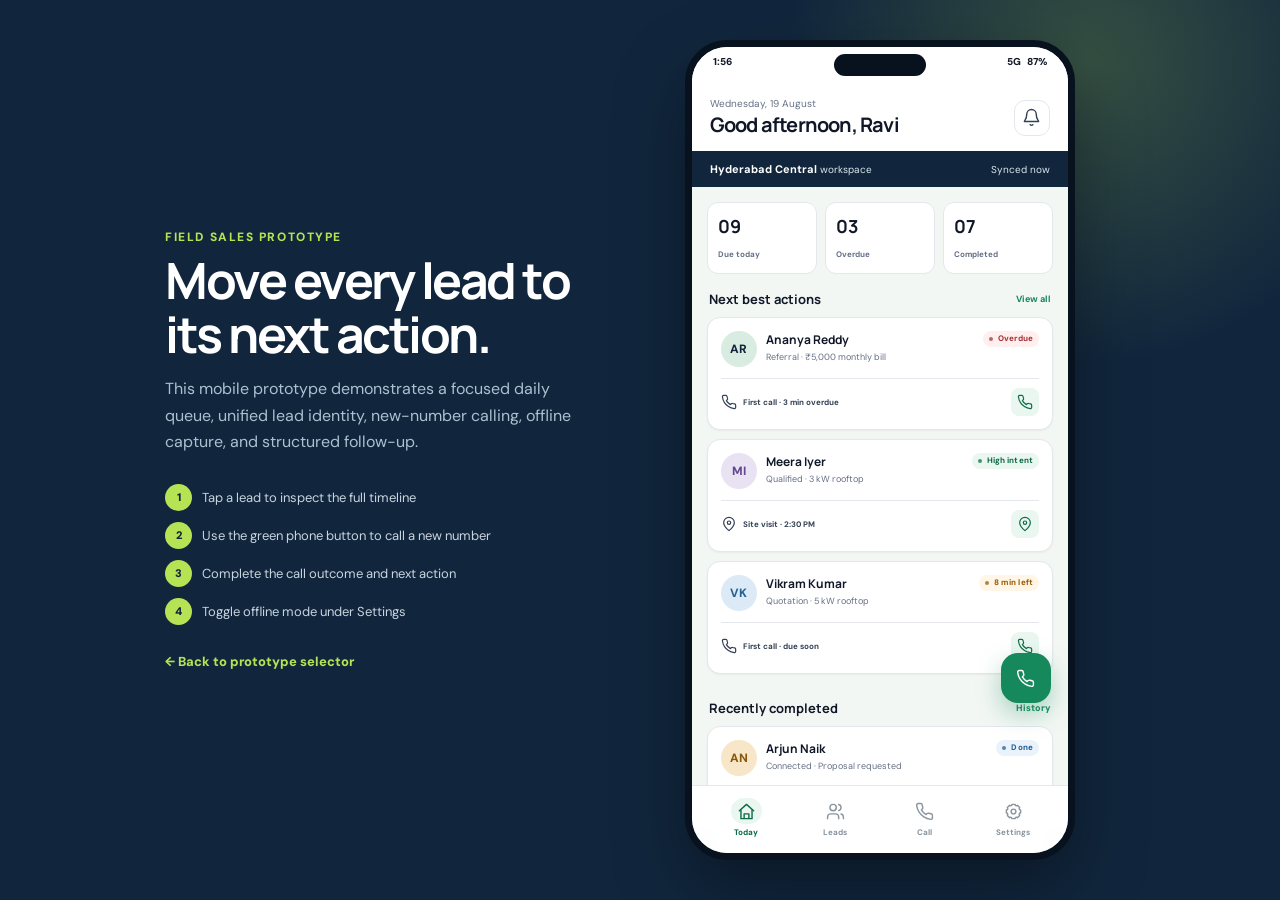
==== prototype/mobile-app.html @ 0f864997 "Initial Commit" ====
<!doctype html>
<html lang="en">
  <head>
    <meta charset="UTF-8" />
    <meta name="viewport" content="width=device-width, initial-scale=1.0" />
    <meta
      name="description"
      content="Interactive Surya Sai Solar sales representative mobile prototype"
    />
    <title>Sales Representative App · Surya Sai Solar</title>
    <link rel="stylesheet" href="styles.css" />
  </head>
  <body>
    <svg class="sr-only" aria-hidden="true">
      <symbol id="i-home" viewBox="0 0 24 24">
        <path d="m3 11 9-8 9 8"></path>
        <path d="M5 10v11h14V10M9 21v-6h6v6"></path>
      </symbol>
      <symbol id="i-users" viewBox="0 0 24 24">
        <path d="M16 21v-2a4 4 0 0 0-4-4H6a4 4 0 0 0-4 4v2"></path>
        <circle cx="9" cy="7" r="4"></circle>
        <path d="M22 21v-2a4 4 0 0 0-3-3.87M16 3.13a4 4 0 0 1 0 7.75"></path>
      </symbol>
      <symbol id="i-phone" viewBox="0 0 24 24">
        <path d="M22 16.92v3a2 2 0 0 1-2.18 2 19.8 19.8 0 0 1-8.63-3.07 19.5 19.5 0 0 1-6-6A19.8 19.8 0 0 1 2.12 4.18 2 2 0 0 1 4.11 2h3a2 2 0 0 1 2 1.72c.13.96.36 1.9.69 2.8a2 2 0 0 1-.45 2.11L8.09 9.91a16 16 0 0 0 6 6l1.27-1.27a2 2 0 0 1 2.11-.45c.9.33 1.84.56 2.8.69A2 2 0 0 1 22 16.92Z"></path>
      </symbol>
      <symbol id="i-message" viewBox="0 0 24 24">
        <path d="M21 15a4 4 0 0 1-4 4H8l-5 3V7a4 4 0 0 1 4-4h10a4 4 0 0 1 4 4z"></path>
      </symbol>
      <symbol id="i-calendar" viewBox="0 0 24 24">
        <rect x="3" y="5" width="18" height="16" rx="2"></rect>
        <path d="M16 3v4M8 3v4M3 11h18"></path>
      </symbol>
      <symbol id="i-settings" viewBox="0 0 24 24">
        <circle cx="12" cy="12" r="3"></circle>
        <path d="M19.4 15a1.7 1.7 0 0 0 .34 1.88l.06.06-2.83 2.83-.06-.06a1.7 1.7 0 0 0-1.88-.34 1.7 1.7 0 0 0-1 1.55V21h-4v-.08a1.7 1.7 0 0 0-1-1.55 1.7 1.7 0 0 0-1.88.34l-.06.06-2.83-2.83.06-.06A1.7 1.7 0 0 0 4.6 15a1.7 1.7 0 0 0-1.55-1H3v-4h.08a1.7 1.7 0 0 0 1.55-1 1.7 1.7 0 0 0-.34-1.88l-.06-.06 2.83-2.83.06.06A1.7 1.7 0 0 0 9 4.6a1.7 1.7 0 0 0 1-1.55V3h4v.08a1.7 1.7 0 0 0 1 1.55 1.7 1.7 0 0 0 1.88-.34l.06-.06 2.83 2.83-.06.06A1.7 1.7 0 0 0 19.4 9c.12.6.6 1 1.2 1H21v4h-.4c-.6 0-1.08.4-1.2 1Z"></path>
      </symbol>
      <symbol id="i-search" viewBox="0 0 24 24">
        <circle cx="11" cy="11" r="8"></circle>
        <path d="m21 21-4.35-4.35"></path>
      </symbol>
      <symbol id="i-bell" viewBox="0 0 24 24">
        <path d="M18 8a6 6 0 0 0-12 0c0 7-3 7-3 9h18c0-2-3-2-3-9"></path>
        <path d="M13.7 21a2 2 0 0 1-3.4 0"></path>
      </symbol>
      <symbol id="i-plus" viewBox="0 0 24 24">
        <path d="M12 5v14M5 12h14"></path>
      </symbol>
      <symbol id="i-arrow-left" viewBox="0 0 24 24">
        <path d="m15 18-6-6 6-6"></path>
      </symbol>
      <symbol id="i-location" viewBox="0 0 24 24">
        <path d="M20 10c0 5-8 12-8 12S4 15 4 10a8 8 0 1 1 16 0Z"></path>
        <circle cx="12" cy="10" r="2.5"></circle>
      </symbol>
      <symbol id="i-check" viewBox="0 0 24 24">
        <path d="m5 12 4 4L19 6"></path>
      </symbol>
      <symbol id="i-chevron" viewBox="0 0 24 24">
        <path d="m9 18 6-6-6-6"></path>
      </symbol>
      <symbol id="i-wifi-off" viewBox="0 0 24 24">
        <path d="m2 2 20 20"></path>
        <path d="M8.5 8.5A10.8 10.8 0 0 1 12 8c3 0 5.8 1.2 7.8 3.2M5 5.5A15.8 15.8 0 0 1 12 4c4.4 0 8.3 1.8 11 4.7M8.5 15.5A5 5 0 0 1 12 14c1.3 0 2.5.5 3.5 1.3M12 20h.01"></path>
      </symbol>
    </svg>

    <main class="mobile-page">
      <section class="mobile-context">
        <p class="eyebrow">Field sales prototype</p>
        <h1>Move every lead to its next action.</h1>
        <p>
          This mobile prototype demonstrates a focused daily queue, unified
          lead identity, new-number calling, offline capture, and structured
          follow-up.
        </p>
        <div class="prototype-hints">
          <div class="hint"><span>1</span> Tap a lead to inspect the full timeline</div>
          <div class="hint"><span>2</span> Use the green phone button to call a new number</div>
          <div class="hint"><span>3</span> Complete the call outcome and next action</div>
          <div class="hint"><span>4</span> Toggle offline mode under Settings</div>
        </div>
        <a class="back-link" href="index.html">← Back to prototype selector</a>
      </section>

      <section class="phone-shell" id="phoneShell" aria-label="Mobile app prototype">
        <div class="phone-status">
          <span>1:56</span>
          <span>5G&nbsp;&nbsp; 87%</span>
        </div>
        <div class="phone-island" aria-hidden="true"></div>

        <div class="mobile-app-content">
          <div class="offline-banner">
            <svg class="icon icon-sm"><use href="#i-wifi-off"></use></svg>
            Offline · actions will sync automatically
          </div>

          <section class="mobile-screen active" id="mobile-today">
            <header class="mobile-header">
              <div>
                <p>Wednesday, 19 August</p>
                <h1>Good afternoon, Ravi</h1>
              </div>
              <button class="btn-icon" id="mobileBell" type="button" aria-label="Notifications">
                <svg class="icon"><use href="#i-bell"></use></svg>
              </button>
            </header>
            <div class="mobile-workspace">
              <span><strong>Hyderabad Central</strong> workspace</span>
              <span>Synced now</span>
            </div>
            <div class="mobile-body">
              <div class="mobile-summary">
                <article class="mobile-stat"><strong>09</strong><span>Due today</span></article>
                <article class="mobile-stat"><strong>03</strong><span>Overdue</span></article>
                <article class="mobile-stat"><strong>07</strong><span>Completed</span></article>
              </div>
              <div class="mobile-section-title"><h2>Next best actions</h2><button data-mobile-view="leads" type="button">View all</button></div>

              <button class="mobile-lead-card" data-mobile-lead="ananya" type="button">
                <div class="mobile-lead-top">
                  <span class="avatar">AR</span>
                  <span class="mobile-lead-main"><h3>Ananya Reddy</h3><p>Referral · ₹5,000 monthly bill</p></span>
                  <span class="badge badge-overdue">Overdue</span>
                </div>
                <div class="mobile-lead-bottom">
                  <span class="next-action"><svg class="icon icon-sm"><use href="#i-phone"></use></svg> First call · 3 min overdue</span>
                  <span class="mobile-card-actions">
                    <span class="mini-action"><svg class="icon icon-sm"><use href="#i-phone"></use></svg></span>
                  </span>
                </div>
              </button>

              <button class="mobile-lead-card" data-mobile-lead="meera" type="button">
                <div class="mobile-lead-top">
                  <span class="avatar purple">MI</span>
                  <span class="mobile-lead-main"><h3>Meera Iyer</h3><p>Qualified · 3 kW rooftop</p></span>
                  <span class="badge badge-qualified">High intent</span>
                </div>
                <div class="mobile-lead-bottom">
                  <span class="next-action"><svg class="icon icon-sm"><use href="#i-location"></use></svg> Site visit · 2:30 PM</span>
                  <span class="mobile-card-actions">
                    <span class="mini-action"><svg class="icon icon-sm"><use href="#i-location"></use></svg></span>
                  </span>
                </div>
              </button>

              <button class="mobile-lead-card" data-mobile-lead="vikram" type="button">
                <div class="mobile-lead-top">
                  <span class="avatar blue">VK</span>
                  <span class="mobile-lead-main"><h3>Vikram Kumar</h3><p>Quotation · 5 kW rooftop</p></span>
                  <span class="badge badge-due">8 min left</span>
                </div>
                <div class="mobile-lead-bottom">
                  <span class="next-action"><svg class="icon icon-sm"><use href="#i-phone"></use></svg> First call · due soon</span>
                  <span class="mobile-card-actions">
                    <span class="mini-action"><svg class="icon icon-sm"><use href="#i-phone"></use></svg></span>
                  </span>
                </div>
              </button>

              <div class="mobile-section-title"><h2>Recently completed</h2><button type="button">History</button></div>
              <button class="mobile-lead-card" data-mobile-lead="arjun" type="button">
                <div class="mobile-lead-top">
                  <span class="avatar amber">AN</span>
                  <span class="mobile-lead-main"><h3>Arjun Naik</h3><p>Connected · Proposal requested</p></span>
                  <span class="badge badge-contacted">Done</span>
                </div>
                <div class="mobile-lead-bottom"><span class="next-action"><svg class="icon icon-sm"><use href="#i-calendar"></use></svg> Next: proposal call at 4 PM</span></div>
              </button>
            </div>
          </section>

          <section class="mobile-screen" id="mobile-leads">
            <header class="mobile-header">
              <div><p>Your pipeline</p><h1>Leads</h1></div>
              <button class="btn-icon" data-mobile-view="dial" type="button" aria-label="Call new number"><svg class="icon"><use href="#i-plus"></use></svg></button>
            </header>
            <div class="mobile-body">
              <label class="mobile-search">
                <svg class="icon icon-sm"><use href="#i-search"></use></svg>
                <input id="mobileLeadSearch" type="search" placeholder="Search name or phone" />
              </label>
              <div class="mobile-tabs">
                <button class="mobile-tab active" data-stage-tab="all" type="button">All 28</button>
                <button class="mobile-tab" data-stage-tab="new" type="button">New 09</button>
                <button class="mobile-tab" data-stage-tab="qualified" type="button">Qualified 07</button>
              </div>
              <div id="mobileLeadList">
                <button class="mobile-lead-card" data-mobile-lead="ananya" data-mobile-stage="new" data-mobile-name="ananya reddy 9876543210" type="button">
                  <div class="mobile-lead-top"><span class="avatar">AR</span><span class="mobile-lead-main"><h3>Ananya Reddy</h3><p>+91 98765 43210 · Referral</p></span><span class="badge badge-new">New</span></div>
                  <div class="mobile-lead-bottom"><span class="next-action">Call now · SLA overdue</span><svg class="icon icon-sm"><use href="#i-chevron"></use></svg></div>
                </button>
                <button class="mobile-lead-card" data-mobile-lead="vikram" data-mobile-stage="new" data-mobile-name="vikram kumar 9848011672" type="button">
                  <div class="mobile-lead-top"><span class="avatar blue">VK</span><span class="mobile-lead-main"><h3>Vikram Kumar</h3><p>+91 98480 11672 · Quotation</p></span><span class="badge badge-new">New</span></div>
                  <div class="mobile-lead-bottom"><span class="next-action">First call · due in 8 min</span><svg class="icon icon-sm"><use href="#i-chevron"></use></svg></div>
                </button>
                <button class="mobile-lead-card" data-mobile-lead="meera" data-mobile-stage="qualified" data-mobile-name="meera iyer 9963088442" type="button">
                  <div class="mobile-lead-top"><span class="avatar purple">MI</span><span class="mobile-lead-main"><h3>Meera Iyer</h3><p>+91 99630 88442 · Outbound call</p></span><span class="badge badge-qualified">Qualified</span></div>
                  <div class="mobile-lead-bottom"><span class="next-action">Site visit · today 2:30 PM</span><svg class="icon icon-sm"><use href="#i-chevron"></use></svg></div>
                </button>
                <button class="mobile-lead-card" data-mobile-lead="rohan" data-mobile-stage="qualified" data-mobile-name="rohan patel 9849012678" type="button">
                  <div class="mobile-lead-top"><span class="avatar amber">RP</span><span class="mobile-lead-main"><h3>Rohan Patel</h3><p>+91 98490 12678 · Quotation</p></span><span class="badge badge-qualified">Qualified</span></div>
                  <div class="mobile-lead-bottom"><span class="next-action">Roof assessment · Friday</span><svg class="icon icon-sm"><use href="#i-chevron"></use></svg></div>
                </button>
              </div>
            </div>
          </section>

          <section class="mobile-screen" id="mobile-detail">
            <header class="mobile-header">
              <button class="mobile-back" data-mobile-back type="button" aria-label="Back">
                <svg class="icon"><use href="#i-arrow-left"></use></svg>
              </button>
              <span class="badge badge-success">Synced</span>
            </header>
            <div class="mobile-lead-hero">
              <span class="badge badge-new" id="mobileDetailBadge">New lead</span>
              <h2 id="mobileDetailName">Ananya Reddy</h2>
              <p><span id="mobileDetailPhone">+91 98765 43210</span> · <span id="mobileDetailLocation">Hyderabad</span></p>
              <div class="hero-actions">
                <button class="hero-action primary" id="detailCallButton" type="button"><svg class="icon"><use href="#i-phone"></use></svg>Call</button>
                <button class="hero-action" data-mobile-toast="WhatsApp opened" type="button"><svg class="icon"><use href="#i-message"></use></svg>Message</button>
                <button class="hero-action" data-mobile-toast="Visit scheduled" type="button"><svg class="icon"><use href="#i-location"></use></svg>Visit</button>
                <button class="hero-action" data-mobile-toast="Note added" type="button"><svg class="icon"><use href="#i-plus"></use></svg>Note</button>
              </div>
            </div>
            <div class="mobile-body">
              <section class="mobile-detail-section">
                <h3>Lead snapshot</h3>
                <div class="mobile-info-grid">
                  <div><span>Source</span><strong id="mobileDetailSource">Referral</strong></div>
                  <div><span>Owner</span><strong>Ravi Teja</strong></div>
                  <div><span>Monthly bill</span><strong id="mobileDetailBill">₹5,000</strong></div>
                  <div><span>Interest</span><strong id="mobileDetailSystem">3 kW rooftop</strong></div>
                </div>
              </section>
              <section class="mobile-detail-section">
                <h3>Next action</h3>
                <div class="setting-row">
                  <div><strong id="mobileDetailNext">First call</strong><p>Today · currently overdue</p></div>
                  <span class="badge badge-overdue">Due</span>
                </div>
              </section>
              <section class="mobile-detail-section">
                <h3>Timeline</h3>
                <div class="mobile-timeline-item"><strong>Assigned to you</strong><p>Matched territory and availability.</p><time>Today, 1:34 PM</time></div>
                <div class="mobile-timeline-item"><strong id="mobileDetailEvent">Referral received</strong><p>Phone verified and unified lead identity checked.</p><time>Today, 1:32 PM</time></div>
                <div class="mobile-timeline-item"><strong>Customer profile linked</strong><p>No duplicate lead found in this workspace.</p><time>Today, 1:32 PM</time></div>
              </section>
            </div>
          </section>

          <section class="mobile-screen" id="mobile-dial">
            <div class="dial-screen">
              <button class="mobile-back" data-mobile-back type="button" aria-label="Back">
                <svg class="icon"><use href="#i-arrow-left"></use></svg>
              </button>
              <h2>Call a number</h2>
              <p>
                The app will find or create one lead in Hyderabad Central before
                opening the dialer.
              </p>
              <label class="phone-input-wrap">
                <span class="country-code">+91</span>
                <input id="dialPhone" type="tel" maxlength="14" placeholder="98765 43210" inputmode="numeric" />
              </label>
              <div class="phone-match" id="phoneMatch">
                <span class="avatar blue">?</span>
                <div><strong>Enter a 10-digit mobile number</strong><p>Phone is the lead key within this workspace.</p></div>
              </div>
              <button class="btn btn-primary dial-action" id="startCallButton" type="button" disabled>
                <svg class="icon"><use href="#i-phone"></use></svg>
                Create lead and call
              </button>
            </div>
          </section>

          <section class="mobile-screen" id="mobile-settings">
            <header class="mobile-header"><div><p>App and workspace</p><h1>Settings</h1></div></header>
            <div class="mobile-body">
              <div class="mobile-section-title"><h2>Simulation controls</h2></div>
              <div class="settings-list">
                <div class="setting-row">
                  <div><strong>Offline mode</strong><p>Queue leads and activities locally</p></div>
                  <button class="toggle" id="offlineToggle" type="button" aria-label="Toggle offline mode"></button>
                </div>
                <div class="setting-row">
                  <div><strong>Due reminders</strong><p>Notify 10 minutes before task</p></div>
                  <button class="toggle on" data-toggle type="button" aria-label="Toggle reminders"></button>
                </div>
                <div class="setting-row">
                  <div><strong>Workspace</strong><p>Hyderabad Central</p></div>
                  <svg class="icon icon-sm"><use href="#i-chevron"></use></svg>
                </div>
                <div class="setting-row">
                  <div><strong>Pending sync</strong><p id="pendingSyncText">No queued actions</p></div>
                  <span class="badge badge-success" id="syncBadge">Synced</span>
                </div>
              </div>
              <div class="mobile-section-title"><h2>Identity and privacy</h2></div>
              <div class="settings-list">
                <div class="setting-row"><div><strong>Phone normalization</strong><p>India (+91) · E.164 format</p></div><svg class="icon icon-sm"><use href="#i-check"></use></svg></div>
                <div class="setting-row"><div><strong>Call recording</strong><p>Off · explicit consent required</p></div><span class="badge badge-neutral">Off</span></div>
              </div>
            </div>
          </section>

          <button class="mobile-fab" id="mobileFab" type="button" aria-label="Call new number">
            <svg class="icon"><use href="#i-phone"></use></svg>
          </button>
        </div>

        <nav class="mobile-bottom-nav" aria-label="Mobile navigation">
          <button class="mobile-nav-item active" data-mobile-view="today" type="button">
            <span class="icon-wrap"><svg class="icon"><use href="#i-home"></use></svg></span>Today
          </button>
          <button class="mobile-nav-item" data-mobile-view="leads" type="button">
            <span class="icon-wrap"><svg class="icon"><use href="#i-users"></use></svg></span>Leads
          </button>
          <button class="mobile-nav-item" data-mobile-view="dial" type="button">
            <span class="icon-wrap"><svg class="icon"><use href="#i-phone"></use></svg></span>Call
          </button>
          <button class="mobile-nav-item" data-mobile-view="settings" type="button">
            <span class="icon-wrap"><svg class="icon"><use href="#i-settings"></use></svg></span>Settings
          </button>
        </nav>

        <div class="mobile-sheet-overlay" id="mobileSheetOverlay"></div>
        <section class="mobile-sheet" id="outcomeSheet" aria-hidden="true">
          <div class="sheet-handle"></div>
          <h2>Complete call</h2>
          <p id="outcomePhone">New lead · +91 98765 43210 · 01:42</p>
          <div class="outcome-grid">
            <button class="outcome-option selected" data-outcome="Connected · qualified" type="button">Connected<br />Qualified</button>
            <button class="outcome-option" data-outcome="Connected · follow up" type="button">Connected<br />Follow up</button>
            <button class="outcome-option" data-outcome="No answer" type="button">No answer</button>
            <button class="outcome-option" data-outcome="Not interested" type="button">Not interested</button>
          </div>
          <div class="sheet-field">
            <label for="outcomeStage">Lead stage</label>
            <select id="outcomeStage"><option>Qualified</option><option>Contact attempted</option><option>Nurture</option><option>Lost</option></select>
          </div>
          <div class="sheet-field">
            <label for="outcomeNote">Call notes</label>
            <textarea id="outcomeNote">Interested in a 3 kW rooftop system. Requested site visit and EMI details.</textarea>
          </div>
          <div class="sheet-field">
            <label for="outcomeNext">Next action</label>
            <input id="outcomeNext" value="Site visit · Tomorrow, 11:00 AM" />
          </div>
          <div class="sheet-actions">
            <button class="btn btn-secondary" id="cancelOutcome" type="button">Cancel</button>
            <button class="btn btn-primary" id="saveOutcome" type="button">Save next action</button>
          </div>
        </section>
      </section>
    </main>

    <div class="toast-stack" id="mobileToastStack" aria-live="polite"></div>
    <script src="mobile-app.js"></script>
  </body>
</html>
---- prototype/styles.css ----
@import url("https://fonts.googleapis.com/css2?family=DM+Sans:wght@400;500;600;700&family=Manrope:wght@600;700;800&display=swap");

:root {
  --ink: #101828;
  --ink-soft: #344054;
  --muted: #667085;
  --border: #e4e7ec;
  --border-strong: #d0d5dd;
  --surface: #ffffff;
  --surface-soft: #f8faf9;
  --canvas: #f3f7f4;
  --navy: #11263d;
  --navy-soft: #1d3956;
  --green: #16895c;
  --green-dark: #0f6c48;
  --green-soft: #e9f7f0;
  --lime: #b6e354;
  --blue: #2e75b6;
  --blue-soft: #eaf3fb;
  --amber: #e29418;
  --amber-soft: #fff6e7;
  --red: #d14848;
  --red-soft: #fff0ef;
  --purple: #7556a8;
  --purple-soft: #f3effa;
  --shadow-sm: 0 1px 2px rgba(16, 24, 40, 0.05);
  --shadow-md: 0 14px 35px rgba(17, 38, 61, 0.1);
  --radius-sm: 9px;
  --radius: 14px;
  --radius-lg: 22px;
  --font-body: "DM Sans", Inter, ui-sans-serif, system-ui, sans-serif;
  --font-display: Manrope, "DM Sans", ui-sans-serif, system-ui, sans-serif;
}

* {
  box-sizing: border-box;
}

html {
  color-scheme: light;
  font-family: var(--font-body);
  background: var(--canvas);
  color: var(--ink);
}

body {
  margin: 0;
  min-height: 100vh;
}

button,
input,
select,
textarea {
  font: inherit;
}

button,
a,
select {
  -webkit-tap-highlight-color: transparent;
}

button,
a[href],
select {
  cursor: pointer;
}

button:focus-visible,
a:focus-visible,
input:focus-visible,
select:focus-visible,
textarea:focus-visible {
  outline: 3px solid rgba(46, 117, 182, 0.3);
  outline-offset: 2px;
}

h1,
h2,
h3,
h4,
p {
  margin-top: 0;
}

h1,
h2,
h3,
h4 {
  font-family: var(--font-display);
  color: var(--ink);
}

.icon {
  width: 19px;
  height: 19px;
  display: inline-block;
  flex: 0 0 auto;
  stroke: currentColor;
  stroke-width: 1.8;
  fill: none;
  stroke-linecap: round;
  stroke-linejoin: round;
}

.icon-sm {
  width: 16px;
  height: 16px;
}

.muted {
  color: var(--muted);
}

.sr-only {
  position: absolute;
  width: 1px;
  height: 1px;
  padding: 0;
  margin: -1px;
  overflow: hidden;
  clip: rect(0, 0, 0, 0);
  white-space: nowrap;
  border: 0;
}

.btn {
  min-height: 40px;
  padding: 9px 15px;
  border: 1px solid transparent;
  border-radius: 10px;
  display: inline-flex;
  align-items: center;
  justify-content: center;
  gap: 8px;
  font-weight: 700;
  font-size: 14px;
  transition:
    transform 150ms ease,
    background 150ms ease,
    border-color 150ms ease;
}

.btn:hover {
  transform: translateY(-1px);
}

.btn-primary {
  color: #fff;
  background: var(--green);
}

.btn-primary:hover {
  background: var(--green-dark);
}

.btn-secondary {
  color: var(--ink-soft);
  background: var(--surface);
  border-color: var(--border-strong);
}

.btn-secondary:hover {
  border-color: var(--ink-soft);
}

.btn-dark {
  color: #fff;
  background: var(--navy);
}

.btn-ghost {
  color: var(--ink-soft);
  background: transparent;
}

.btn-danger-ghost {
  color: var(--red);
  background: var(--red-soft);
}

.btn-icon {
  width: 40px;
  height: 40px;
  padding: 0;
  border: 1px solid var(--border);
  border-radius: 11px;
  background: var(--surface);
  color: var(--ink-soft);
  display: inline-grid;
  place-items: center;
}

.badge {
  display: inline-flex;
  align-items: center;
  gap: 5px;
  border-radius: 999px;
  padding: 4px 9px;
  font-size: 11px;
  line-height: 1.2;
  font-weight: 800;
  letter-spacing: 0.01em;
  white-space: nowrap;
}

.badge::before {
  content: "";
  width: 6px;
  height: 6px;
  border-radius: 50%;
  background: currentColor;
  opacity: 0.75;
}

.badge-new,
.badge-qualified,
.badge-success {
  color: var(--green-dark);
  background: var(--green-soft);
}

.badge-due,
.badge-warning {
  color: #9a5d08;
  background: var(--amber-soft);
}

.badge-overdue,
.badge-lost {
  color: #a73535;
  background: var(--red-soft);
}

.badge-contacted,
.badge-info {
  color: #255f94;
  background: var(--blue-soft);
}

.badge-quote {
  color: #654691;
  background: var(--purple-soft);
}

.badge-neutral {
  color: var(--muted);
  background: #f2f4f7;
}

.avatar {
  width: 36px;
  height: 36px;
  border-radius: 50%;
  display: inline-grid;
  place-items: center;
  flex: 0 0 auto;
  color: var(--navy);
  background: #d9ece2;
  font-size: 12px;
  font-weight: 800;
}

.avatar.blue {
  background: #dbeaf6;
  color: #255f94;
}

.avatar.amber {
  background: #f7e7c8;
  color: #8a570d;
}

.avatar.purple {
  background: #e9e2f3;
  color: #654691;
}

.avatar.large {
  width: 52px;
  height: 52px;
  font-size: 16px;
}

.eyebrow {
  margin-bottom: 8px;
  color: var(--green);
  text-transform: uppercase;
  letter-spacing: 0.13em;
  font-weight: 800;
  font-size: 12px;
}

/* Launcher */

.prototype-launcher {
  background:
    radial-gradient(circle at 18% 12%, rgba(182, 227, 84, 0.2), transparent 25%),
    var(--canvas);
}

.launcher-shell {
  width: min(1120px, calc(100% - 40px));
  margin: 0 auto;
  padding: 72px 0;
}

.brand-mark {
  width: 45px;
  height: 45px;
  margin-bottom: 30px;
  border-radius: 14px;
  background: var(--navy);
  display: flex;
  align-items: flex-end;
  justify-content: center;
  gap: 3px;
  padding: 10px;
}

.brand-mark span {
  width: 5px;
  border-radius: 3px;
  background: var(--lime);
}

.brand-mark span:nth-child(1) {
  height: 12px;
}

.brand-mark span:nth-child(2) {
  height: 22px;
}

.brand-mark span:nth-child(3) {
  height: 17px;
}

.launcher-shell > h1 {
  max-width: 740px;
  margin-bottom: 14px;
  font-size: clamp(38px, 6vw, 64px);
  line-height: 1.05;
  letter-spacing: -0.055em;
}

.launcher-intro {
  max-width: 690px;
  margin-bottom: 42px;
  color: var(--muted);
  font-size: 18px;
  line-height: 1.65;
}

.prototype-grid {
  display: grid;
  grid-template-columns: 1fr 1fr;
  gap: 22px;
}

.prototype-card {
  min-width: 0;
  padding: 18px;
  color: inherit;
  text-decoration: none;
  background: var(--surface);
  border: 1px solid var(--border);
  border-radius: var(--radius-lg);
  box-shadow: var(--shadow-sm);
  transition:
    transform 180ms ease,
    box-shadow 180ms ease,
    border-color 180ms ease;
}

.prototype-card:hover {
  transform: translateY(-4px);
  border-color: #b8c6bd;
  box-shadow: var(--shadow-md);
}

.prototype-card h2 {
  margin: 6px 0 8px;
  font-size: 22px;
}

.prototype-card p {
  min-height: 48px;
  color: var(--muted);
  line-height: 1.55;
}

.prototype-type {
  color: var(--green);
  font-size: 11px;
  font-weight: 800;
  text-transform: uppercase;
  letter-spacing: 0.1em;
}

.text-link {
  display: inline-flex;
  align-items: center;
  gap: 7px;
  color: var(--green-dark);
  font-weight: 800;
}

.prototype-preview {
  height: 255px;
  margin-bottom: 20px;
  overflow: hidden;
  border-radius: 16px;
  background: #edf3ef;
}

.web-preview {
  display: grid;
  grid-template-columns: 80px 1fr;
  padding: 18px 18px 0;
  gap: 14px;
}

.preview-sidebar {
  border-radius: 10px 10px 0 0;
  background: var(--navy);
}

.preview-main {
  padding: 15px;
  border-radius: 10px 10px 0 0;
  background: #fff;
}

.preview-line {
  height: 10px;
  width: 40%;
  margin-bottom: 20px;
  border-radius: 999px;
  background: #d9e3dd;
}

.preview-line.wide {
  width: 54%;
}

.preview-metrics {
  display: grid;
  grid-template-columns: repeat(3, 1fr);
  gap: 8px;
}

.preview-metrics i {
  height: 54px;
  border-radius: 7px;
  background: #eef5f0;
}

.preview-metrics i:first-child {
  background: #def1e7;
}

.preview-table {
  height: 112px;
  margin-top: 12px;
  border-radius: 7px;
  background:
    repeating-linear-gradient(
      to bottom,
      #f4f7f5 0,
      #f4f7f5 25px,
      #e3eae6 25px,
      #e3eae6 26px
    );
}

.mobile-preview {
  display: grid;
  place-items: center;
  padding-top: 20px;
  background: var(--navy);
}

.preview-phone {
  position: relative;
  width: 150px;
  height: 250px;
  padding: 24px 12px 10px;
  border: 5px solid #0b1726;
  border-bottom: 0;
  border-radius: 26px 26px 0 0;
  background: #f8faf9;
}

.preview-notch {
  position: absolute;
  top: 7px;
  left: 50%;
  width: 45px;
  height: 8px;
  transform: translateX(-50%);
  border-radius: 999px;
  background: #0b1726;
}

.preview-mobile-header {
  width: 80%;
  height: 9px;
  margin: 5px 0 15px;
  border-radius: 999px;
  background: #c8d7cd;
}

.preview-mobile-card {
  height: 70px;
  margin-bottom: 8px;
  border-radius: 10px;
  background: #e2f2e9;
  border: 1px solid #cae3d5;
}

.preview-mobile-card.short {
  height: 54px;
  background: #fff;
}

.preview-mobile-nav {
  position: absolute;
  right: 10px;
  bottom: 9px;
  left: 10px;
  height: 28px;
  border-radius: 10px;
  background: var(--navy);
}

.launcher-note {
  margin-top: 26px;
  color: var(--muted);
  font-size: 13px;
}

/* Web portal shell */

.web-app {
  min-width: 1080px;
  background: var(--canvas);
}

.web-shell {
  min-height: 100vh;
  display: grid;
  grid-template-columns: 244px minmax(0, 1fr);
}

.web-sidebar {
  position: fixed;
  inset: 0 auto 0 0;
  width: 244px;
  z-index: 10;
  padding: 24px 16px;
  color: #d7e0e8;
  background: var(--navy);
  display: flex;
  flex-direction: column;
}

.web-brand {
  height: 46px;
  display: flex;
  align-items: center;
  gap: 11px;
  padding: 0 8px;
  color: #fff;
  text-decoration: none;
}

.web-brand-symbol {
  width: 32px;
  height: 32px;
  border-radius: 10px;
  display: grid;
  place-items: center;
  background: var(--lime);
  color: var(--navy);
  font-weight: 900;
}

.web-brand strong {
  display: block;
  font-family: var(--font-display);
  font-size: 14px;
}

.web-brand small {
  display: block;
  margin-top: 1px;
  color: #9eb0c2;
  font-size: 10px;
  letter-spacing: 0.08em;
  text-transform: uppercase;
}

.workspace-switch {
  width: 100%;
  margin: 24px 0;
  padding: 10px 11px;
  color: #fff;
  text-align: left;
  border: 1px solid rgba(255, 255, 255, 0.12);
  border-radius: 11px;
  background: rgba(255, 255, 255, 0.06);
  display: flex;
  align-items: center;
  gap: 9px;
}

.workspace-switch span {
  min-width: 0;
  flex: 1;
}

.workspace-switch small {
  display: block;
  margin-bottom: 2px;
  color: #9eb0c2;
  font-size: 10px;
}

.workspace-switch b {
  display: block;
  overflow: hidden;
  font-size: 12px;
  text-overflow: ellipsis;
  white-space: nowrap;
}

.web-nav {
  display: grid;
  gap: 4px;
}

.nav-label {
  margin: 17px 10px 7px;
  color: #7f95a9;
  font-size: 10px;
  font-weight: 800;
  letter-spacing: 0.12em;
  text-transform: uppercase;
}

.nav-item {
  width: 100%;
  height: 42px;
  padding: 0 11px;
  color: #b9c7d3;
  text-decoration: none;
  border: 0;
  border-radius: 10px;
  background: transparent;
  display: flex;
  align-items: center;
  gap: 11px;
  font-weight: 600;
  font-size: 13px;
}

.nav-item:hover,
.nav-item.active {
  color: #fff;
  background: rgba(255, 255, 255, 0.08);
}

.nav-item.active {
  box-shadow: inset 3px 0 0 var(--lime);
}

.nav-count {
  min-width: 23px;
  height: 20px;
  margin-left: auto;
  padding: 0 7px;
  border-radius: 999px;
  color: var(--navy);
  background: var(--lime);
  display: grid;
  place-items: center;
  font-size: 10px;
  font-weight: 900;
}

.sidebar-profile {
  margin-top: auto;
  padding: 13px 9px 0;
  border-top: 1px solid rgba(255, 255, 255, 0.1);
  display: flex;
  align-items: center;
  gap: 10px;
}

.sidebar-profile .avatar {
  color: var(--navy);
  background: var(--lime);
}

.sidebar-profile strong {
  display: block;
  color: #fff;
  font-size: 12px;
}

.sidebar-profile small {
  color: #8da1b3;
  font-size: 10px;
}

.web-main {
  grid-column: 2;
  min-width: 0;
}

.web-topbar {
  position: sticky;
  top: 0;
  z-index: 8;
  height: 68px;
  padding: 0 28px;
  background: rgba(255, 255, 255, 0.94);
  border-bottom: 1px solid var(--border);
  backdrop-filter: blur(14px);
  display: flex;
  align-items: center;
  gap: 18px;
}

.global-search {
  width: min(440px, 45vw);
  height: 40px;
  padding: 0 14px;
  color: var(--muted);
  border: 1px solid var(--border);
  border-radius: 11px;
  background: var(--surface-soft);
  display: flex;
  align-items: center;
  gap: 9px;
}

.global-search input {
  width: 100%;
  min-width: 0;
  color: var(--ink);
  border: 0;
  outline: 0;
  background: transparent;
  font-size: 13px;
}

.topbar-spacer {
  flex: 1;
}

.topbar-actions {
  display: flex;
  align-items: center;
  gap: 8px;
}

.notification-dot {
  position: relative;
}

.notification-dot::after {
  content: "";
  position: absolute;
  top: 7px;
  right: 7px;
  width: 7px;
  height: 7px;
  border: 2px solid #fff;
  border-radius: 50%;
  background: var(--red);
}

.web-content {
  padding: 30px 28px 45px;
}

.view {
  display: none;
}

.view.active {
  display: block;
  animation: fade-in 180ms ease;
}

@keyframes fade-in {
  from {
    opacity: 0;
    transform: translateY(3px);
  }
  to {
    opacity: 1;
    transform: none;
  }
}

.page-heading {
  margin-bottom: 24px;
  display: flex;
  align-items: flex-start;
  justify-content: space-between;
  gap: 20px;
}

.page-heading h1 {
  margin-bottom: 6px;
  font-size: 27px;
  letter-spacing: -0.035em;
}

.page-heading p {
  margin-bottom: 0;
  color: var(--muted);
  font-size: 14px;
}

.page-actions {
  display: flex;
  gap: 9px;
}

.metric-grid {
  display: grid;
  grid-template-columns: repeat(4, minmax(0, 1fr));
  gap: 14px;
  margin-bottom: 18px;
}

.metric-card {
  position: relative;
  padding: 18px;
  overflow: hidden;
  background: var(--surface);
  border: 1px solid var(--border);
  border-radius: var(--radius);
  box-shadow: var(--shadow-sm);
}

.metric-card::after {
  content: "";
  position: absolute;
  top: 0;
  right: 0;
  width: 70px;
  height: 70px;
  border-radius: 0 0 0 70px;
  background: var(--green-soft);
  opacity: 0.6;
}

.metric-card.warning::after {
  background: var(--amber-soft);
}

.metric-card.danger::after {
  background: var(--red-soft);
}

.metric-card.blue::after {
  background: var(--blue-soft);
}

.metric-label {
  margin-bottom: 14px;
  color: var(--muted);
  font-size: 12px;
  font-weight: 700;
}

.metric-value {
  margin-right: 7px;
  font-family: var(--font-display);
  font-size: 28px;
  letter-spacing: -0.04em;
}

.metric-delta {
  color: var(--green);
  font-size: 11px;
  font-weight: 800;
}

.metric-delta.down {
  color: var(--red);
}

.dashboard-grid {
  display: grid;
  grid-template-columns: minmax(0, 1.45fr) minmax(280px, 0.65fr);
  gap: 16px;
}

.panel {
  min-width: 0;
  background: var(--surface);
  border: 1px solid var(--border);
  border-radius: var(--radius);
  box-shadow: var(--shadow-sm);
}

.panel-header {
  min-height: 60px;
  padding: 15px 18px;
  border-bottom: 1px solid var(--border);
  display: flex;
  align-items: center;
  justify-content: space-between;
  gap: 12px;
}

.panel-header h2 {
  margin: 0;
  font-size: 15px;
}

.panel-header p {
  margin: 4px 0 0;
  color: var(--muted);
  font-size: 11px;
}

.panel-body {
  padding: 18px;
}

.priority-list {
  display: grid;
}

.priority-row {
  width: 100%;
  padding: 14px 18px;
  text-align: left;
  border: 0;
  border-bottom: 1px solid var(--border);
  background: #fff;
  display: grid;
  grid-template-columns: minmax(190px, 1.35fr) minmax(120px, 0.8fr) 100px 90px;
  align-items: center;
  gap: 14px;
}

.priority-row:last-child {
  border-bottom: 0;
}

.priority-row:hover {
  background: var(--surface-soft);
}

.person-cell {
  min-width: 0;
  display: flex;
  align-items: center;
  gap: 10px;
}

.person-cell div {
  min-width: 0;
}

.person-cell strong {
  display: block;
  overflow: hidden;
  font-size: 13px;
  text-overflow: ellipsis;
  white-space: nowrap;
}

.person-cell span {
  color: var(--muted);
  font-size: 11px;
}

.priority-meta strong,
.priority-time strong {
  display: block;
  font-size: 12px;
}

.priority-meta span,
.priority-time span {
  display: block;
  margin-top: 3px;
  color: var(--muted);
  font-size: 10px;
}

.channel-icon {
  width: 30px;
  height: 30px;
  border-radius: 9px;
  color: var(--green-dark);
  background: var(--green-soft);
  display: grid;
  place-items: center;
}

.funnel {
  display: grid;
  gap: 12px;
}

.funnel-row {
  display: grid;
  grid-template-columns: 100px 1fr 35px;
  align-items: center;
  gap: 9px;
  font-size: 11px;
}

.funnel-track {
  height: 9px;
  overflow: hidden;
  border-radius: 99px;
  background: #eef1ef;
}

.funnel-fill {
  height: 100%;
  border-radius: inherit;
  background: var(--green);
}

.funnel-row:nth-child(2) .funnel-fill {
  background: var(--blue);
}

.funnel-row:nth-child(3) .funnel-fill {
  background: var(--purple);
}

.funnel-row:nth-child(4) .funnel-fill {
  background: var(--amber);
}

.funnel-row:nth-child(5) .funnel-fill {
  background: var(--navy-soft);
}

.activity-feed {
  margin-top: 16px;
  padding-top: 16px;
  border-top: 1px solid var(--border);
}

.feed-item {
  position: relative;
  padding: 0 0 16px 25px;
  color: var(--ink-soft);
  font-size: 11px;
  line-height: 1.45;
}

.feed-item::before {
  content: "";
  position: absolute;
  top: 3px;
  left: 3px;
  width: 8px;
  height: 8px;
  border: 3px solid #dff0e6;
  border-radius: 50%;
  background: var(--green);
}

.feed-item::after {
  content: "";
  position: absolute;
  top: 18px;
  bottom: 2px;
  left: 9px;
  width: 1px;
  background: var(--border);
}

.feed-item:last-child::after {
  display: none;
}

.feed-item time {
  display: block;
  margin-top: 3px;
  color: var(--muted);
  font-size: 9px;
}

.filter-bar {
  margin-bottom: 14px;
  padding: 11px;
  background: #fff;
  border: 1px solid var(--border);
  border-radius: var(--radius);
  display: flex;
  align-items: center;
  gap: 9px;
}

.filter-search {
  min-width: 230px;
  height: 38px;
  padding: 0 12px;
  border: 1px solid var(--border);
  border-radius: 9px;
  display: flex;
  align-items: center;
  gap: 8px;
}

.filter-search input {
  width: 100%;
  border: 0;
  outline: 0;
  background: transparent;
  font-size: 12px;
}

.filter-select {
  height: 38px;
  padding: 0 30px 0 11px;
  color: var(--ink-soft);
  border: 1px solid var(--border);
  border-radius: 9px;
  background: #fff;
  font-size: 12px;
  font-weight: 700;
}

.filter-results {
  margin-left: auto;
  color: var(--muted);
  font-size: 11px;
}

.lead-table-wrap {
  overflow: hidden;
  background: #fff;
  border: 1px solid var(--border);
  border-radius: var(--radius);
}

.lead-table {
  width: 100%;
  border-collapse: collapse;
}

.lead-table th {
  padding: 12px 14px;
  color: var(--muted);
  text-align: left;
  background: var(--surface-soft);
  border-bottom: 1px solid var(--border);
  font-size: 10px;
  letter-spacing: 0.06em;
  text-transform: uppercase;
}

.lead-table td {
  padding: 13px 14px;
  border-bottom: 1px solid var(--border);
  vertical-align: middle;
  font-size: 12px;
}

.lead-table tr:last-child td {
  border-bottom: 0;
}

.lead-table tbody tr {
  transition: background 120ms ease;
}

.lead-table tbody tr:hover {
  background: var(--surface-soft);
}

.lead-table tbody tr.hidden {
  display: none;
}

.lead-name-button {
  padding: 0;
  text-align: left;
  color: var(--ink);
  border: 0;
  background: transparent;
  font-weight: 800;
}

.lead-name-button:hover {
  color: var(--green-dark);
}

.phone-text {
  display: block;
  margin-top: 3px;
  color: var(--muted);
  font-size: 10px;
}

.owner-cell {
  display: flex;
  align-items: center;
  gap: 7px;
}

.owner-cell .avatar {
  width: 27px;
  height: 27px;
  font-size: 9px;
}

.table-action {
  width: 30px;
  height: 30px;
  color: var(--muted);
  border: 0;
  border-radius: 8px;
  background: transparent;
  display: grid;
  place-items: center;
}

.table-action:hover {
  color: var(--ink);
  background: #eef2ef;
}

.kanban {
  display: grid;
  grid-template-columns: repeat(4, minmax(220px, 1fr));
  gap: 13px;
  overflow-x: auto;
  padding-bottom: 10px;
}

.kanban-column {
  min-height: 530px;
  padding: 11px;
  border: 1px solid var(--border);
  border-radius: var(--radius);
  background: #eef3f0;
}

.kanban-heading {
  margin-bottom: 11px;
  padding: 3px 4px;
  display: flex;
  align-items: center;
  justify-content: space-between;
}

.kanban-heading strong {
  font-size: 12px;
}

.kanban-heading span {
  min-width: 22px;
  height: 22px;
  padding: 0 7px;
  border-radius: 99px;
  background: #fff;
  display: grid;
  place-items: center;
  font-size: 10px;
  font-weight: 800;
}

.kanban-card {
  margin-bottom: 9px;
  padding: 13px;
  border: 1px solid var(--border);
  border-radius: 11px;
  background: #fff;
  box-shadow: var(--shadow-sm);
}

.kanban-card button {
  width: 100%;
  padding: 0;
  text-align: left;
  border: 0;
  background: transparent;
}

.kanban-card h3 {
  margin: 8px 0 5px;
  font-size: 13px;
}

.kanban-card p {
  margin-bottom: 11px;
  color: var(--muted);
  font-size: 10px;
}

.kanban-footer {
  display: flex;
  align-items: center;
  justify-content: space-between;
  color: var(--muted);
  font-size: 9px;
}

.kanban-footer .avatar {
  width: 25px;
  height: 25px;
  font-size: 8px;
}

.team-grid {
  display: grid;
  grid-template-columns: repeat(3, minmax(0, 1fr));
  gap: 14px;
}

.rep-card {
  padding: 17px;
}

.rep-head {
  display: flex;
  align-items: center;
  gap: 11px;
}

.rep-head h3 {
  margin: 0 0 3px;
  font-size: 14px;
}

.rep-head p {
  margin: 0;
  color: var(--muted);
  font-size: 10px;
}

.rep-stats {
  margin-top: 15px;
  padding-top: 14px;
  border-top: 1px solid var(--border);
  display: grid;
  grid-template-columns: repeat(3, 1fr);
  gap: 8px;
}

.rep-stats strong {
  display: block;
  font-family: var(--font-display);
  font-size: 17px;
}

.rep-stats span {
  color: var(--muted);
  font-size: 9px;
}

.progress {
  height: 7px;
  margin-top: 13px;
  overflow: hidden;
  border-radius: 99px;
  background: #edf1ee;
}

.progress span {
  display: block;
  height: 100%;
  border-radius: inherit;
  background: var(--green);
}

.empty-search {
  display: none;
  padding: 55px 20px;
  text-align: center;
  color: var(--muted);
  background: #fff;
  border: 1px solid var(--border);
  border-radius: var(--radius);
}

.empty-search.visible {
  display: block;
}

/* Drawer and modal */

.overlay {
  position: fixed;
  inset: 0;
  z-index: 30;
  visibility: hidden;
  opacity: 0;
  background: rgba(11, 23, 38, 0.42);
  transition:
    opacity 180ms ease,
    visibility 180ms ease;
}

.overlay.open {
  visibility: visible;
  opacity: 1;
}

.lead-drawer {
  position: fixed;
  inset: 0 0 0 auto;
  z-index: 31;
  width: min(580px, 92vw);
  overflow-y: auto;
  transform: translateX(100%);
  background: #fff;
  box-shadow: -20px 0 50px rgba(11, 23, 38, 0.18);
  transition: transform 220ms ease;
}

.lead-drawer.open {
  transform: translateX(0);
}

.drawer-top {
  position: sticky;
  top: 0;
  z-index: 2;
  height: 66px;
  padding: 0 21px;
  background: rgba(255, 255, 255, 0.96);
  border-bottom: 1px solid var(--border);
  backdrop-filter: blur(12px);
  display: flex;
  align-items: center;
  justify-content: space-between;
}

.drawer-content {
  padding: 22px;
}

.lead-identity {
  display: flex;
  align-items: center;
  gap: 13px;
}

.lead-identity h2 {
  margin: 0 0 3px;
  font-size: 21px;
}

.lead-identity p {
  margin: 0;
  color: var(--muted);
  font-size: 12px;
}

.drawer-actions {
  margin: 20px 0;
  display: grid;
  grid-template-columns: repeat(4, 1fr);
  gap: 8px;
}

.quick-action {
  min-height: 66px;
  padding: 8px;
  color: var(--ink-soft);
  border: 1px solid var(--border);
  border-radius: 11px;
  background: #fff;
  display: grid;
  place-items: center;
  gap: 5px;
  font-size: 10px;
  font-weight: 800;
}

.quick-action:hover {
  color: var(--green-dark);
  border-color: #a9cbb8;
  background: var(--green-soft);
}

.info-grid {
  display: grid;
  grid-template-columns: repeat(2, 1fr);
  gap: 10px;
}

.info-cell {
  padding: 11px;
  border-radius: 10px;
  background: var(--surface-soft);
}

.info-cell span {
  display: block;
  margin-bottom: 3px;
  color: var(--muted);
  font-size: 9px;
  text-transform: uppercase;
  letter-spacing: 0.06em;
}

.info-cell strong {
  font-size: 12px;
}

.drawer-section {
  margin-top: 23px;
}

.drawer-section-head {
  margin-bottom: 12px;
  display: flex;
  align-items: center;
  justify-content: space-between;
}

.drawer-section h3 {
  margin: 0;
  font-size: 14px;
}

.timeline {
  display: grid;
}

.timeline-item {
  position: relative;
  padding: 0 0 20px 31px;
}

.timeline-item::before {
  content: "";
  position: absolute;
  top: 2px;
  left: 4px;
  width: 10px;
  height: 10px;
  border: 4px solid var(--green-soft);
  border-radius: 50%;
  background: var(--green);
}

.timeline-item::after {
  content: "";
  position: absolute;
  top: 20px;
  bottom: 0;
  left: 12px;
  width: 1px;
  background: var(--border);
}

.timeline-item:last-child::after {
  display: none;
}

.timeline-item strong {
  display: block;
  font-size: 12px;
}

.timeline-item p {
  margin: 4px 0;
  color: var(--ink-soft);
  font-size: 11px;
  line-height: 1.5;
}

.timeline-item time {
  color: var(--muted);
  font-size: 9px;
}

.modal {
  position: fixed;
  top: 50%;
  left: 50%;
  z-index: 41;
  width: min(480px, calc(100vw - 32px));
  max-height: 90vh;
  overflow-y: auto;
  visibility: hidden;
  opacity: 0;
  transform: translate(-50%, -47%) scale(0.98);
  background: #fff;
  border-radius: 18px;
  box-shadow: 0 30px 70px rgba(11, 23, 38, 0.25);
  transition:
    opacity 160ms ease,
    transform 160ms ease,
    visibility 160ms ease;
}

.modal.open {
  visibility: visible;
  opacity: 1;
  transform: translate(-50%, -50%) scale(1);
}

.modal-head {
  padding: 19px 20px 14px;
  border-bottom: 1px solid var(--border);
  display: flex;
  align-items: flex-start;
  justify-content: space-between;
  gap: 12px;
}

.modal-head h2 {
  margin: 0 0 4px;
  font-size: 18px;
}

.modal-head p {
  margin: 0;
  color: var(--muted);
  font-size: 11px;
}

.modal-body {
  padding: 19px 20px;
}

.form-grid {
  display: grid;
  grid-template-columns: 1fr 1fr;
  gap: 13px;
}

.form-field {
  display: grid;
  gap: 6px;
}

.form-field.full {
  grid-column: 1 / -1;
}

.form-field label {
  color: var(--ink-soft);
  font-size: 11px;
  font-weight: 800;
}

.form-field input,
.form-field select,
.form-field textarea {
  width: 100%;
  padding: 10px 11px;
  color: var(--ink);
  border: 1px solid var(--border-strong);
  border-radius: 9px;
  outline: 0;
  background: #fff;
  font-size: 12px;
}

.form-field textarea {
  min-height: 82px;
  resize: vertical;
}

.form-field small {
  color: var(--muted);
  font-size: 9px;
}

.modal-actions {
  padding: 14px 20px 20px;
  display: flex;
  justify-content: flex-end;
  gap: 8px;
}

.toast-stack {
  position: fixed;
  top: 82px;
  right: 20px;
  z-index: 60;
  display: grid;
  gap: 8px;
}

.toast {
  min-width: 280px;
  max-width: 380px;
  padding: 13px 15px;
  color: #fff;
  border-radius: 11px;
  background: var(--navy);
  box-shadow: var(--shadow-md);
  display: flex;
  align-items: center;
  gap: 10px;
  animation: toast-in 200ms ease;
  font-size: 12px;
  font-weight: 700;
}

@keyframes toast-in {
  from {
    opacity: 0;
    transform: translateY(-7px);
  }
}

/* Mobile prototype */

.mobile-page {
  min-height: 100vh;
  padding: 34px 20px;
  background:
    radial-gradient(circle at 85% 7%, rgba(182, 227, 84, 0.22), transparent 22%),
    var(--navy);
  display: grid;
  grid-template-columns: minmax(250px, 430px) minmax(360px, 430px);
  align-items: center;
  justify-content: center;
  gap: clamp(34px, 7vw, 100px);
}

.mobile-context {
  color: #d7e0e8;
}

.mobile-context .eyebrow {
  color: var(--lime);
}

.mobile-context h1 {
  margin-bottom: 15px;
  color: #fff;
  font-size: clamp(32px, 4vw, 50px);
  line-height: 1.08;
  letter-spacing: -0.05em;
}

.mobile-context > p:not(.eyebrow) {
  color: #adc0cf;
  line-height: 1.65;
}

.prototype-hints {
  margin-top: 28px;
  display: grid;
  gap: 11px;
}

.hint {
  display: flex;
  align-items: center;
  gap: 10px;
  color: #c8d4df;
  font-size: 13px;
}

.hint span {
  width: 27px;
  height: 27px;
  color: var(--navy);
  border-radius: 50%;
  background: var(--lime);
  display: grid;
  place-items: center;
  font-size: 11px;
  font-weight: 900;
}

.back-link {
  display: inline-flex;
  align-items: center;
  gap: 7px;
  margin-top: 28px;
  color: var(--lime);
  text-decoration: none;
  font-size: 13px;
  font-weight: 800;
}

.phone-shell {
  position: relative;
  width: min(100%, 390px);
  height: min(820px, calc(100vh - 38px));
  min-height: 680px;
  overflow: hidden;
  border: 7px solid #07121e;
  border-radius: 42px;
  background: var(--canvas);
  box-shadow: 0 30px 70px rgba(0, 0, 0, 0.35);
}

.phone-status {
  position: absolute;
  inset: 0 0 auto;
  z-index: 10;
  height: 31px;
  padding: 8px 21px 0;
  color: var(--ink);
  background: #fff;
  display: flex;
  justify-content: space-between;
  font-size: 10px;
  font-weight: 800;
}

.phone-island {
  position: absolute;
  top: 7px;
  left: 50%;
  z-index: 11;
  width: 92px;
  height: 22px;
  transform: translateX(-50%);
  border-radius: 99px;
  background: #07121e;
}

.mobile-app-content {
  position: absolute;
  inset: 31px 0 68px;
  overflow: hidden;
  background: var(--canvas);
}

.mobile-screen {
  position: absolute;
  inset: 0;
  overflow-y: auto;
  visibility: hidden;
  opacity: 0;
  transform: translateX(12px);
  transition:
    opacity 180ms ease,
    transform 180ms ease,
    visibility 180ms ease;
  scrollbar-width: none;
}

.mobile-screen::-webkit-scrollbar {
  display: none;
}

.mobile-screen.active {
  visibility: visible;
  opacity: 1;
  transform: none;
}

.mobile-header {
  padding: 19px 18px 13px;
  background: #fff;
  display: flex;
  align-items: center;
  justify-content: space-between;
  gap: 10px;
}

.mobile-header h1 {
  margin: 1px 0 0;
  font-size: 20px;
  letter-spacing: -0.04em;
}

.mobile-header p {
  margin: 0;
  color: var(--muted);
  font-size: 10px;
}

.mobile-header .btn-icon {
  width: 36px;
  height: 36px;
}

.mobile-workspace {
  padding: 11px 18px;
  color: #dce7ef;
  background: var(--navy);
  display: flex;
  align-items: center;
  justify-content: space-between;
  font-size: 10px;
}

.mobile-workspace strong {
  color: #fff;
  font-size: 11px;
}

.mobile-body {
  padding: 15px 15px 24px;
}

.mobile-summary {
  margin-bottom: 14px;
  display: grid;
  grid-template-columns: repeat(3, 1fr);
  gap: 8px;
}

.mobile-stat {
  padding: 11px 10px;
  border: 1px solid var(--border);
  border-radius: 11px;
  background: #fff;
}

.mobile-stat strong {
  display: block;
  margin-bottom: 3px;
  font-family: var(--font-display);
  font-size: 18px;
}

.mobile-stat span {
  color: var(--muted);
  font-size: 8px;
  font-weight: 700;
}

.mobile-section-title {
  margin: 16px 2px 9px;
  display: flex;
  align-items: center;
  justify-content: space-between;
}

.mobile-section-title h2 {
  margin: 0;
  font-size: 13px;
}

.mobile-section-title button {
  padding: 0;
  color: var(--green);
  border: 0;
  background: transparent;
  font-size: 9px;
  font-weight: 800;
}

.mobile-lead-card {
  width: 100%;
  margin-bottom: 9px;
  padding: 13px;
  text-align: left;
  border: 1px solid var(--border);
  border-radius: 13px;
  background: #fff;
  box-shadow: var(--shadow-sm);
}

.mobile-lead-card:active {
  transform: scale(0.992);
}

.mobile-lead-top {
  display: flex;
  align-items: flex-start;
  gap: 9px;
}

.mobile-lead-main {
  min-width: 0;
  flex: 1;
}

.mobile-lead-main h3 {
  margin: 0 0 3px;
  font-size: 12px;
}

.mobile-lead-main p {
  margin: 0;
  overflow: hidden;
  color: var(--muted);
  font-size: 9px;
  text-overflow: ellipsis;
  white-space: nowrap;
}

.mobile-lead-card .badge {
  padding: 3px 6px;
  font-size: 8px;
}

.mobile-lead-card .badge::before {
  width: 4px;
  height: 4px;
}

.mobile-lead-bottom {
  margin-top: 11px;
  padding-top: 9px;
  border-top: 1px solid var(--border);
  display: flex;
  align-items: center;
  justify-content: space-between;
  gap: 8px;
}

.next-action {
  display: flex;
  align-items: center;
  gap: 6px;
  color: var(--ink-soft);
  font-size: 8px;
  font-weight: 700;
}

.mobile-card-actions {
  display: flex;
  gap: 5px;
}

.mini-action {
  width: 28px;
  height: 28px;
  color: var(--green-dark);
  border: 0;
  border-radius: 8px;
  background: var(--green-soft);
  display: grid;
  place-items: center;
}

.mobile-bottom-nav {
  position: absolute;
  inset: auto 0 0;
  z-index: 12;
  height: 68px;
  padding: 8px 10px 12px;
  border-top: 1px solid var(--border);
  background: rgba(255, 255, 255, 0.97);
  backdrop-filter: blur(12px);
  display: grid;
  grid-template-columns: repeat(4, 1fr);
}

.mobile-nav-item {
  color: #8a959f;
  border: 0;
  background: transparent;
  display: grid;
  place-items: center;
  align-content: center;
  gap: 3px;
  font-size: 8px;
  font-weight: 800;
}

.mobile-nav-item.active {
  color: var(--green-dark);
}

.mobile-nav-item .icon-wrap {
  width: 31px;
  height: 26px;
  border-radius: 99px;
  display: grid;
  place-items: center;
}

.mobile-nav-item.active .icon-wrap {
  background: var(--green-soft);
}

.mobile-fab {
  position: absolute;
  right: 17px;
  bottom: 82px;
  z-index: 9;
  width: 50px;
  height: 50px;
  color: #fff;
  border: 0;
  border-radius: 17px;
  background: var(--green);
  box-shadow: 0 10px 25px rgba(22, 137, 92, 0.35);
  display: grid;
  place-items: center;
}

.mobile-search {
  height: 39px;
  margin-bottom: 11px;
  padding: 0 11px;
  border: 1px solid var(--border);
  border-radius: 11px;
  background: #fff;
  display: flex;
  align-items: center;
  gap: 8px;
}

.mobile-search input {
  width: 100%;
  border: 0;
  outline: 0;
  background: transparent;
  font-size: 10px;
}

.mobile-tabs {
  margin-bottom: 12px;
  padding: 3px;
  border-radius: 10px;
  background: #e7ece9;
  display: grid;
  grid-template-columns: repeat(3, 1fr);
  gap: 3px;
}

.mobile-tab {
  height: 30px;
  color: var(--muted);
  border: 0;
  border-radius: 8px;
  background: transparent;
  font-size: 9px;
  font-weight: 800;
}

.mobile-tab.active {
  color: var(--ink);
  background: #fff;
  box-shadow: var(--shadow-sm);
}

.mobile-back {
  width: 34px;
  height: 34px;
  padding: 0;
  border: 1px solid var(--border);
  border-radius: 10px;
  background: #fff;
  display: grid;
  place-items: center;
}

.mobile-lead-hero {
  padding: 17px;
  color: #dce7ef;
  background: var(--navy);
}

.mobile-lead-hero h2 {
  margin: 8px 0 4px;
  color: #fff;
  font-size: 20px;
}

.mobile-lead-hero p {
  margin-bottom: 12px;
  color: #aebfcd;
  font-size: 10px;
}

.hero-actions {
  display: grid;
  grid-template-columns: repeat(4, 1fr);
  gap: 7px;
}

.hero-action {
  min-height: 52px;
  padding: 6px;
  color: #d7e0e8;
  border: 1px solid rgba(255, 255, 255, 0.12);
  border-radius: 10px;
  background: rgba(255, 255, 255, 0.07);
  display: grid;
  place-items: center;
  gap: 3px;
  font-size: 8px;
  font-weight: 800;
}

.hero-action.primary {
  color: var(--navy);
  border-color: var(--lime);
  background: var(--lime);
}

.mobile-detail-section {
  margin-bottom: 10px;
  padding: 13px;
  border: 1px solid var(--border);
  border-radius: 12px;
  background: #fff;
}

.mobile-detail-section h3 {
  margin-bottom: 10px;
  font-size: 11px;
}

.mobile-info-grid {
  display: grid;
  grid-template-columns: 1fr 1fr;
  gap: 9px;
}

.mobile-info-grid span {
  display: block;
  margin-bottom: 2px;
  color: var(--muted);
  font-size: 8px;
}

.mobile-info-grid strong {
  font-size: 10px;
}

.mobile-timeline-item {
  position: relative;
  padding: 0 0 14px 22px;
}

.mobile-timeline-item::before {
  content: "";
  position: absolute;
  top: 2px;
  left: 1px;
  width: 7px;
  height: 7px;
  border: 3px solid var(--green-soft);
  border-radius: 50%;
  background: var(--green);
}

.mobile-timeline-item::after {
  content: "";
  position: absolute;
  top: 15px;
  bottom: 0;
  left: 6px;
  width: 1px;
  background: var(--border);
}

.mobile-timeline-item:last-child::after {
  display: none;
}

.mobile-timeline-item strong {
  display: block;
  font-size: 9px;
}

.mobile-timeline-item p {
  margin: 3px 0;
  color: var(--ink-soft);
  font-size: 8px;
  line-height: 1.45;
}

.mobile-timeline-item time {
  color: var(--muted);
  font-size: 7px;
}

.dial-screen {
  min-height: 100%;
  padding: 24px 19px;
  background: #fff;
}

.dial-screen h2 {
  margin: 18px 0 6px;
  font-size: 22px;
}

.dial-screen > p {
  color: var(--muted);
  font-size: 10px;
  line-height: 1.5;
}

.phone-input-wrap {
  margin: 25px 0 16px;
  padding: 13px 14px;
  border: 2px solid var(--green);
  border-radius: 13px;
  display: flex;
  align-items: center;
  gap: 8px;
}

.country-code {
  padding-right: 9px;
  border-right: 1px solid var(--border);
  font-size: 15px;
  font-weight: 800;
}

.phone-input-wrap input {
  width: 100%;
  border: 0;
  outline: 0;
  font-size: 19px;
  letter-spacing: 0.04em;
}

.phone-match {
  min-height: 74px;
  padding: 12px;
  border-radius: 11px;
  background: var(--surface-soft);
  display: flex;
  align-items: center;
  gap: 10px;
}

.phone-match strong {
  display: block;
  font-size: 11px;
}

.phone-match p {
  margin: 3px 0 0;
  color: var(--muted);
  font-size: 8px;
  line-height: 1.35;
}

.dial-action {
  width: 100%;
  min-height: 52px;
  margin-top: 17px;
  border-radius: 13px;
}

.mobile-sheet-overlay {
  position: absolute;
  inset: 0;
  z-index: 20;
  visibility: hidden;
  opacity: 0;
  background: rgba(7, 18, 30, 0.45);
  transition:
    opacity 170ms ease,
    visibility 170ms ease;
}

.mobile-sheet-overlay.open {
  visibility: visible;
  opacity: 1;
}

.mobile-sheet {
  position: absolute;
  right: 0;
  bottom: 0;
  left: 0;
  z-index: 21;
  max-height: 83%;
  overflow-y: auto;
  padding: 10px 17px 22px;
  transform: translateY(100%);
  background: #fff;
  border-radius: 22px 22px 0 0;
  transition: transform 220ms ease;
}

.mobile-sheet.open {
  transform: translateY(0);
}

.sheet-handle {
  width: 38px;
  height: 4px;
  margin: 0 auto 16px;
  border-radius: 99px;
  background: #d0d5dd;
}

.mobile-sheet h2 {
  margin-bottom: 4px;
  font-size: 18px;
}

.mobile-sheet > p {
  color: var(--muted);
  font-size: 9px;
}

.outcome-grid {
  margin: 15px 0;
  display: grid;
  grid-template-columns: 1fr 1fr;
  gap: 8px;
}

.outcome-option {
  min-height: 55px;
  padding: 9px;
  text-align: left;
  color: var(--ink-soft);
  border: 1px solid var(--border);
  border-radius: 10px;
  background: #fff;
  font-size: 9px;
  font-weight: 800;
}

.outcome-option.selected {
  color: var(--green-dark);
  border-color: var(--green);
  background: var(--green-soft);
}

.sheet-field {
  margin-top: 11px;
  display: grid;
  gap: 5px;
}

.sheet-field label {
  font-size: 9px;
  font-weight: 800;
}

.sheet-field input,
.sheet-field textarea,
.sheet-field select {
  width: 100%;
  padding: 10px;
  border: 1px solid var(--border-strong);
  border-radius: 9px;
  background: #fff;
  font-size: 10px;
}

.sheet-actions {
  margin-top: 15px;
  display: grid;
  grid-template-columns: 0.7fr 1.3fr;
  gap: 8px;
}

.offline-banner {
  display: none;
  padding: 8px 14px;
  color: #744806;
  background: var(--amber-soft);
  border-bottom: 1px solid #f4ddb6;
  font-size: 9px;
  font-weight: 800;
  text-align: center;
}

.phone-shell.offline .offline-banner {
  display: block;
}

.settings-list {
  display: grid;
  gap: 9px;
}

.setting-row {
  padding: 13px;
  border: 1px solid var(--border);
  border-radius: 11px;
  background: #fff;
  display: flex;
  align-items: center;
  justify-content: space-between;
  gap: 12px;
}

.setting-row strong {
  display: block;
  font-size: 10px;
}

.setting-row p {
  margin: 2px 0 0;
  color: var(--muted);
  font-size: 8px;
}

.toggle {
  position: relative;
  width: 38px;
  height: 22px;
  padding: 0;
  border: 0;
  border-radius: 99px;
  background: #cbd2ce;
}

.toggle::after {
  content: "";
  position: absolute;
  top: 3px;
  left: 3px;
  width: 16px;
  height: 16px;
  border-radius: 50%;
  background: #fff;
  transition: transform 150ms ease;
}

.toggle.on {
  background: var(--green);
}

.toggle.on::after {
  transform: translateX(16px);
}

@media (max-width: 900px) {
  .prototype-grid {
    grid-template-columns: 1fr;
  }

  .prototype-card p {
    min-height: 0;
  }

  .mobile-page {
    grid-template-columns: 1fr;
    padding: 22px 12px;
  }

  .mobile-context {
    display: none;
  }

  .phone-shell {
    height: calc(100vh - 24px);
    min-height: 620px;
    margin: 0 auto;
    border-radius: 34px;
  }
}

@media (max-width: 560px) {
  .launcher-shell {
    width: min(100% - 24px, 1120px);
    padding: 42px 0;
  }

  .prototype-preview {
    height: 210px;
  }

  .web-preview {
    grid-template-columns: 55px 1fr;
  }

  .phone-shell {
    width: 100%;
    border-width: 4px;
    border-radius: 28px;
  }
}
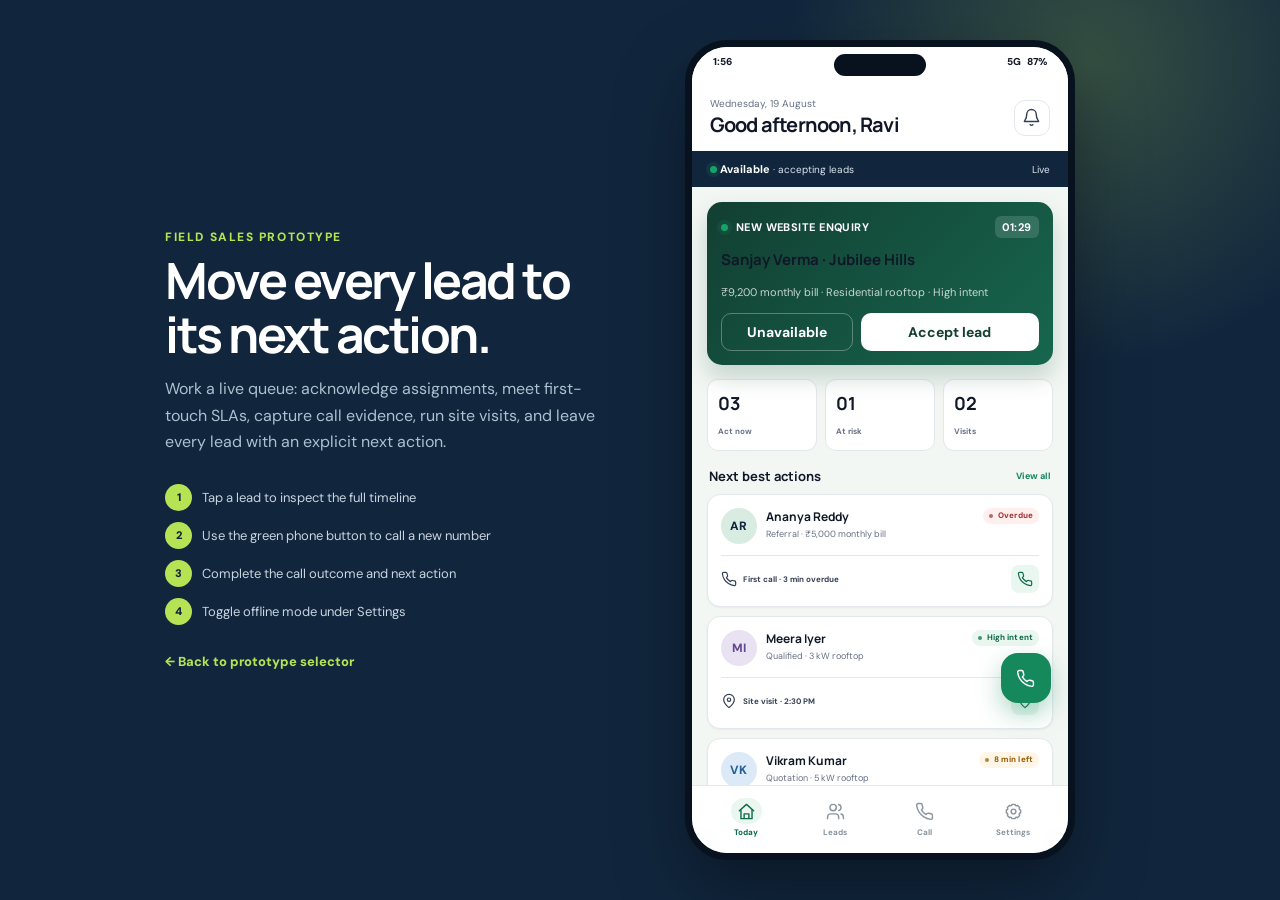
==== commit d751b7af: "Enhance lead creation workflow with real-time operations and detailed event handling. Added new fiel" ====
--- a/prototype/mobile-app.html
+++ b/prototype/mobile-app.html
@@ -70,9 +70,9 @@
         <p class="eyebrow">Field sales prototype</p>
         <h1>Move every lead to its next action.</h1>
         <p>
-          This mobile prototype demonstrates a focused daily queue, unified
-          lead identity, new-number calling, offline capture, and structured
-          follow-up.
+          Work a live queue: acknowledge assignments, meet first-touch SLAs,
+          capture call evidence, run site visits, and leave every lead with an
+          explicit next action.
         </p>
         <div class="prototype-hints">
           <div class="hint"><span>1</span> Tap a lead to inspect the full timeline</div>
@@ -107,14 +107,27 @@
               </button>
             </header>
             <div class="mobile-workspace">
-              <span><strong>Hyderabad Central</strong> workspace</span>
-              <span>Synced now</span>
+              <span><i class="mobile-live-dot"></i><strong> Available</strong> · accepting leads</span>
+              <span id="mobileSyncAge">Live</span>
             </div>
             <div class="mobile-body">
+              <article class="incoming-assignment" id="incomingAssignment">
+                <div class="incoming-head">
+                  <span class="assignment-pulse"></span>
+                  <strong>New website enquiry</strong>
+                  <b id="acceptCountdown">01:30</b>
+                </div>
+                <h3>Sanjay Verma · Jubilee Hills</h3>
+                <p>₹9,200 monthly bill · Residential rooftop · High intent</p>
+                <div class="incoming-actions">
+                  <button class="btn btn-secondary" id="declineAssignment" type="button">Unavailable</button>
+                  <button class="btn btn-primary" id="acceptAssignment" type="button">Accept lead</button>
+                </div>
+              </article>
               <div class="mobile-summary">
-                <article class="mobile-stat"><strong>09</strong><span>Due today</span></article>
-                <article class="mobile-stat"><strong>03</strong><span>Overdue</span></article>
-                <article class="mobile-stat"><strong>07</strong><span>Completed</span></article>
+                <article class="mobile-stat"><strong id="mobileNowCount">03</strong><span>Act now</span></article>
+                <article class="mobile-stat"><strong>01</strong><span>At risk</span></article>
+                <article class="mobile-stat"><strong>02</strong><span>Visits</span></article>
               </div>
               <div class="mobile-section-title"><h2>Next best actions</h2><button data-mobile-view="leads" type="button">View all</button></div>
 
@@ -222,7 +235,7 @@
               <div class="hero-actions">
                 <button class="hero-action primary" id="detailCallButton" type="button"><svg class="icon"><use href="#i-phone"></use></svg>Call</button>
                 <button class="hero-action" data-mobile-toast="WhatsApp opened" type="button"><svg class="icon"><use href="#i-message"></use></svg>Message</button>
-                <button class="hero-action" data-mobile-toast="Visit scheduled" type="button"><svg class="icon"><use href="#i-location"></use></svg>Visit</button>
+                <button class="hero-action" id="visitActionButton" type="button"><svg class="icon"><use href="#i-location"></use></svg>Visit</button>
                 <button class="hero-action" data-mobile-toast="Note added" type="button"><svg class="icon"><use href="#i-plus"></use></svg>Note</button>
               </div>
             </div>
@@ -336,7 +349,17 @@
             <button class="outcome-option selected" data-outcome="Connected · qualified" type="button">Connected<br />Qualified</button>
             <button class="outcome-option" data-outcome="Connected · follow up" type="button">Connected<br />Follow up</button>
             <button class="outcome-option" data-outcome="No answer" type="button">No answer</button>
-            <button class="outcome-option" data-outcome="Not interested" type="button">Not interested</button>
+            <button class="outcome-option" data-outcome="Not interested" type="button">Not interested<br />/ invalid</button>
+          </div>
+          <div class="outcome-evidence" id="outcomeEvidence">
+            <div class="sheet-field">
+              <label for="propertyType">Property and ownership</label>
+              <select id="propertyType"><option>Owned residential rooftop</option><option>Rented residential</option><option>Owned commercial</option><option>Other / unknown</option></select>
+            </div>
+            <div class="sheet-field">
+              <label for="decisionTimeline">Decision timeline</label>
+              <select id="decisionTimeline"><option>Within 30 days</option><option>1–3 months</option><option>More than 3 months</option><option>Unknown</option></select>
+            </div>
           </div>
           <div class="sheet-field">
             <label for="outcomeStage">Lead stage</label>
@@ -348,7 +371,8 @@
           </div>
           <div class="sheet-field">
             <label for="outcomeNext">Next action</label>
-            <input id="outcomeNext" value="Site visit · Tomorrow, 11:00 AM" />
+            <input id="outcomeNext" value="Site survey · Tomorrow, 11:00 AM · customer confirmed" required />
+            <small>A dated next action or terminal reason is required.</small>
           </div>
           <div class="sheet-actions">
             <button class="btn btn-secondary" id="cancelOutcome" type="button">Cancel</button>
--- a/prototype/styles.css
+++ b/prototype/styles.css
@@ -2573,3 +2573,279 @@
     border-radius: 28px;
   }
 }
+
+/* Real-time operations */
+.live-connection {
+  display: inline-flex;
+  align-items: center;
+  gap: 6px;
+  padding: 7px 10px;
+  color: var(--muted);
+  font-size: 11px;
+  background: #f3f7f4;
+  border: 1px solid #dce8df;
+  border-radius: 999px;
+}
+
+.live-connection i,
+.live-dot {
+  width: 7px;
+  height: 7px;
+  display: inline-block;
+  border-radius: 50%;
+  background: #16a064;
+  box-shadow: 0 0 0 4px rgba(22, 160, 100, 0.12);
+  animation: livePulse 1.8s infinite;
+}
+
+.live-connection time {
+  padding-left: 6px;
+  color: var(--ink);
+  border-left: 1px solid #d4ded7;
+  font-variant-numeric: tabular-nums;
+}
+
+.operations-strip {
+  margin-bottom: 18px;
+  display: grid;
+  grid-template-columns: repeat(3, minmax(0, 1fr));
+  gap: 11px;
+}
+
+.operation-alert {
+  min-height: 78px;
+  padding: 13px;
+  display: grid;
+  grid-template-columns: auto 1fr auto;
+  align-items: center;
+  gap: 11px;
+  background: #fff;
+  border: 1px solid var(--line);
+  border-left: 3px solid #1f9d69;
+  border-radius: 12px;
+  box-shadow: var(--shadow-sm);
+}
+
+.operation-alert.danger {
+  border-left-color: #d84646;
+}
+
+.operation-alert.warning {
+  border-left-color: #d58a1f;
+}
+
+.operation-alert .operation-icon {
+  width: 30px;
+  height: 30px;
+  display: grid;
+  place-items: center;
+  color: var(--green-dark);
+  font-weight: 800;
+  background: #eaf6ef;
+  border-radius: 9px;
+}
+
+.operation-alert.danger .operation-icon {
+  color: #b52f2f;
+  background: #fff0f0;
+}
+
+.operation-alert.warning .operation-icon {
+  color: #9a6111;
+  background: #fff6e7;
+}
+
+.operation-alert p {
+  margin-top: 3px;
+  color: var(--muted);
+  font-size: 11px;
+  line-height: 1.35;
+}
+
+.operation-alert button {
+  padding: 5px 7px;
+  color: var(--green-dark);
+  font-size: 11px;
+  font-weight: 700;
+  background: transparent;
+  border: 0;
+  cursor: pointer;
+}
+
+.priority-time strong,
+.operation-alert b {
+  font-variant-numeric: tabular-nums;
+}
+
+.timer-critical {
+  color: #c93636 !important;
+}
+
+.live-feed {
+  max-height: 368px;
+  margin-top: 0;
+  padding-top: 0;
+  overflow-y: auto;
+  border-top: 0;
+}
+
+.feed-item.event-warning {
+  border-left-color: #d84646;
+}
+
+.feed-item.event-new {
+  animation: eventArrived 800ms ease both;
+  border-left-color: #2274d2;
+  background: #f4f8ff;
+}
+
+.incoming-row {
+  animation: eventArrived 800ms ease both;
+  background: #f7fbff;
+}
+
+.presence-text {
+  font-weight: 700;
+}
+
+.presence-text.online {
+  color: #128255;
+}
+
+.presence-text.busy {
+  color: #b46b00;
+}
+
+.presence-text.away {
+  color: #8a929a;
+}
+
+@keyframes livePulse {
+  50% {
+    opacity: 0.55;
+    transform: scale(0.82);
+  }
+}
+
+@keyframes eventArrived {
+  from {
+    opacity: 0;
+    transform: translateY(-8px);
+  }
+}
+
+@media (max-width: 1100px) {
+  .operations-strip {
+    grid-template-columns: 1fr;
+  }
+}
+
+.mobile-live-dot,
+.assignment-pulse {
+  width: 7px;
+  height: 7px;
+  display: inline-block;
+  border-radius: 50%;
+  background: #17a268;
+  box-shadow: 0 0 0 4px rgba(23, 162, 104, 0.12);
+}
+
+.incoming-assignment {
+  margin-bottom: 14px;
+  padding: 14px;
+  color: #fff;
+  background: linear-gradient(135deg, #123f32, #17664d);
+  border-radius: 15px;
+  box-shadow: 0 12px 24px rgba(12, 65, 47, 0.2);
+  animation: eventArrived 600ms ease both;
+}
+
+.incoming-head {
+  display: flex;
+  align-items: center;
+  gap: 8px;
+  font-size: 11px;
+  text-transform: uppercase;
+  letter-spacing: 0.04em;
+}
+
+.incoming-head b {
+  margin-left: auto;
+  padding: 4px 7px;
+  font-variant-numeric: tabular-nums;
+  background: rgba(255, 255, 255, 0.14);
+  border-radius: 6px;
+}
+
+.incoming-assignment h3 {
+  margin-top: 11px;
+  font-size: 15px;
+}
+
+.incoming-assignment p {
+  margin-top: 5px;
+  color: rgba(255, 255, 255, 0.76);
+  font-size: 11px;
+  line-height: 1.45;
+}
+
+.incoming-actions {
+  margin-top: 12px;
+  display: grid;
+  grid-template-columns: 1fr 1.35fr;
+  gap: 8px;
+}
+
+.incoming-actions .btn {
+  min-height: 36px;
+}
+
+.incoming-actions .btn-secondary {
+  color: #fff;
+  background: transparent;
+  border-color: rgba(255, 255, 255, 0.3);
+}
+
+.incoming-actions .btn-primary,
+.assignment-call {
+  color: #123f32;
+  background: #fff;
+}
+
+.assignment-call {
+  width: 100%;
+  margin-top: 12px;
+}
+
+.incoming-assignment.assignment-expired {
+  color: var(--ink);
+  background: #f2f4f3;
+  box-shadow: none;
+}
+
+.incoming-assignment.assignment-expired p {
+  color: var(--muted);
+}
+
+.incoming-assignment.assignment-accepted {
+  background: linear-gradient(135deg, #123f32, #17664d);
+}
+
+.hero-action.visit-active {
+  color: #fff;
+  background: #126a4a;
+  border-color: #126a4a;
+}
+
+.outcome-evidence {
+  padding: 1px 12px 8px;
+  background: #f5f8f6;
+  border-radius: 12px;
+}
+
+.sheet-field small {
+  display: block;
+  margin-top: 5px;
+  color: var(--muted);
+  font-size: 10px;
+}
